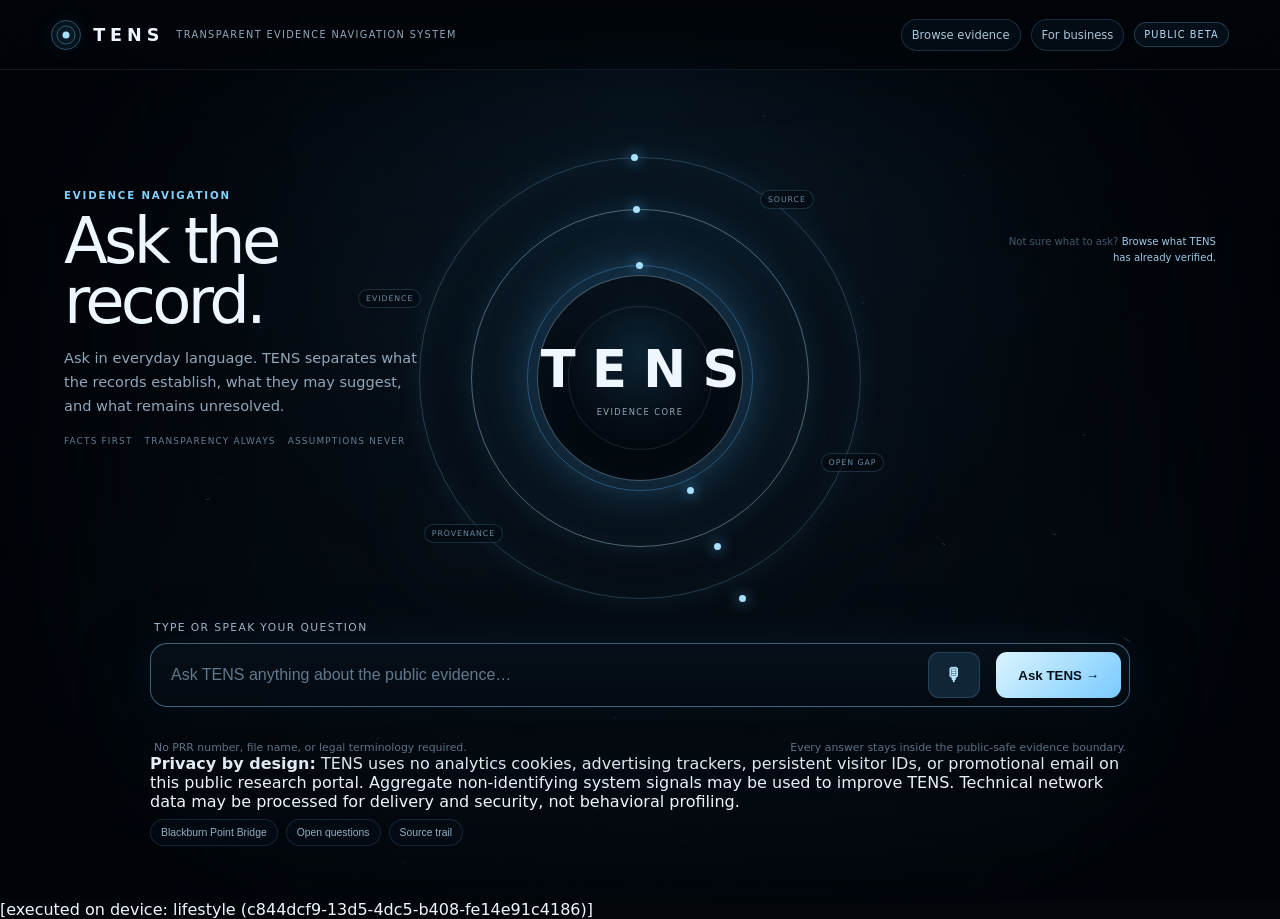
==== preview-r202-motion/index.html @ 812432a9 "Add R202 motion portal preview" ====
<!doctype html>
<html lang="en">
<head>
<meta charset="utf-8">
<meta name="viewport" content="width=device-width,initial-scale=1,viewport-fit=cover">
<meta name="theme-color" content="#02060b">
<meta name="description" content="Ask TENS in everyday language and trace answers back to public evidence.">
<title>Ask TENS — Transparent Evidence Navigation System</title>
<style>
:root{color-scheme:dark;--bg:#02060b;--panel:#07131e;--cyan:#82d2ff;--text:#eef7ff;--muted:#90a8bb;--line:rgba(126,202,252,.25)}*{box-sizing:border-box}html,body{margin:0;min-height:100%;background:var(--bg);color:var(--text);font-family:Inter,ui-sans-serif,system-ui,-apple-system,BlinkMacSystemFont,"Segoe UI",sans-serif;-webkit-font-smoothing:antialiased}body{overflow-x:hidden}.app{min-height:100svh;background:radial-gradient(circle at 50% 8%,rgba(38,106,154,.18),transparent 34rem),linear-gradient(180deg,#02060b 0%,#050b12 58%,#08111a 100%)}header{position:absolute;z-index:30;top:0;left:0;right:0;min-height:70px;padding:14px clamp(16px,4vw,56px);display:flex;align-items:center;justify-content:space-between;gap:20px;border-bottom:1px solid rgba(147,196,235,.11);background:linear-gradient(180deg,rgba(1,5,9,.95),rgba(1,5,9,.48));backdrop-filter:blur(16px)}.brand{display:flex;align-items:center;gap:12px;text-decoration:none;color:inherit;min-width:0}.brandmark{position:relative;width:30px;height:30px;flex:0 0 auto;border:1px solid rgba(132,209,255,.36);border-radius:50%;box-shadow:inset 0 0 15px rgba(83,186,250,.12),0 0 22px rgba(83,186,250,.08)}.brandmark:before,.brandmark:after{content:"";position:absolute;border-radius:50%;left:50%;top:50%;transform:translate(-50%,-50%)}.brandmark:before{width:17px;height:17px;border:1px solid rgba(131,211,255,.35)}.brandmark:after{width:7px;height:7px;background:#a8e2ff;box-shadow:0 0 14px #65c5ff}.brand strong{font-size:1.1rem;letter-spacing:.28em}.brand span{font-size:.61rem;text-transform:uppercase;letter-spacing:.14em;color:#91a9bb}.toplinks{display:flex;align-items:center;gap:10px}.toplinks a{color:#a9c7da;text-decoration:none;font-size:.72rem;padding:8px 10px;border-radius:999px;border:1px solid rgba(129,203,249,.18);background:rgba(7,21,33,.5)}.pill{padding:6px 9px;border:1px solid rgba(129,203,249,.25);border-radius:999px;background:rgba(7,21,33,.7);color:#b7ddf5;font-size:.61rem;letter-spacing:.11em;text-transform:uppercase}.stage{position:relative;min-height:100svh;overflow:hidden;padding:96px 22px 54px;display:flex;align-items:center;justify-content:center;isolation:isolate}.stage:before{content:"";position:absolute;inset:0;background:radial-gradient(circle at 50% 43%,transparent 0 9rem,rgba(1,5,10,.08) 18rem,rgba(1,4,8,.48) 38rem,rgba(1,4,8,.95) 84%);z-index:2;pointer-events:none}.stage:after{content:"";position:absolute;inset:0;box-shadow:inset 0 0 170px 50px #010409;z-index:3;pointer-events:none}canvas{position:absolute;inset:0;width:100%;height:100%;z-index:1}.grid{position:absolute;z-index:0;inset:0;opacity:.16;background-image:linear-gradient(rgba(97,162,204,.08) 1px,transparent 1px),linear-gradient(90deg,rgba(97,162,204,.08) 1px,transparent 1px);background-size:48px 48px;mask-image:radial-gradient(circle at 50% 45%,#000 0,transparent 68%);transform:perspective(600px) rotateX(58deg) translateY(48%);transform-origin:center bottom}.portal{position:absolute;z-index:4;left:50%;top:42%;width:min(38vw,470px);aspect-ratio:1;transform:translate(-50%,-50%);display:grid;place-items:center;filter:drop-shadow(0 0 48px rgba(93,191,255,.2))}.ring{position:absolute;border-radius:50%;inset:0;border:1px solid rgba(151,213,255,.24);box-shadow:0 0 28px rgba(92,184,255,.09),inset 0 0 32px rgba(92,184,255,.06)}.ring:before,.ring:after{content:"";position:absolute;width:7px;height:7px;border-radius:50%;background:#a9e1ff;box-shadow:0 0 14px #58baff}.ring:before{top:-4px;left:48%}.ring:after{bottom:-4px;right:26%}.r1{inset:3%;animation:spin 30s linear infinite}.r2{inset:14%;border-color:rgba(189,229,255,.4);animation:reverse 21s linear infinite}.r3{inset:26%;border-color:rgba(92,184,255,.36);animation:pulse 5.4s ease-in-out infinite}.r4{inset:34%;border-style:dashed;border-color:rgba(142,210,250,.22);animation:spin 13s linear infinite}.core{position:relative;width:44%;aspect-ratio:1;border-radius:50%;display:flex;flex-direction:column;align-items:center;justify-content:center;gap:8px;background:radial-gradient(circle at 50% 38%,#0b2232 0,#050c14 45%,#01050a 73%);border:1px solid rgba(186,229,255,.36);box-shadow:0 0 65px rgba(78,178,244,.14),inset 0 0 34px rgba(99,196,255,.07)}.core:after{content:"";position:absolute;inset:15%;border-radius:50%;border:1px solid rgba(171,224,255,.12)}.core strong{font-size:clamp(1.45rem,4vw,3.2rem);letter-spacing:.32em;margin-left:.32em;font-weight:610}.core span{text-transform:uppercase;letter-spacing:.17em;font-size:.52rem;color:#91a9bb}.label{position:absolute;padding:4px 7px;border:1px solid rgba(132,202,246,.18);border-radius:999px;background:rgba(4,12,18,.58);font-size:.49rem;text-transform:uppercase;letter-spacing:.12em;color:rgba(169,213,240,.62);white-space:nowrap}.l1{top:10%;right:13%}.l2{bottom:15%;left:4%}.l3{top:31%;left:-10%}.l4{bottom:30%;right:-2%}.intro{position:absolute;z-index:6;left:clamp(24px,5vw,76px);top:21%;max-width:360px}.eyebrow{margin:0 0 10px;color:var(--cyan);text-transform:uppercase;letter-spacing:.18em;font-size:.64rem;font-weight:800}.intro h1{margin:0 0 15px;font-size:clamp(2.35rem,5vw,4.45rem);font-weight:420;letter-spacing:-.058em;line-height:.94}.intro>p:not(.eyebrow){margin:0;color:#91a7ba;line-height:1.64;font-size:.91rem}.principles{display:flex;flex-wrap:wrap;gap:7px 12px;margin-top:18px;color:#647c90;font-size:.56rem;text-transform:uppercase;letter-spacing:.13em}.search{position:absolute;z-index:8;left:50%;bottom:6%;width:min(980px,calc(100% - 44px));transform:translateX(-50%)}.search label{display:block;margin:0 0 9px 4px;font-size:.67rem;letter-spacing:.13em;text-transform:uppercase;color:#adc3d5}.shell{display:grid;grid-template-columns:1fr auto auto;align-items:stretch;border:1px solid rgba(126,201,252,.46);border-radius:17px;background:linear-gradient(180deg,rgba(6,16,25,.94),rgba(3,10,17,.94));box-shadow:0 18px 70px rgba(0,0,0,.47),0 0 42px rgba(64,166,238,.09);backdrop-filter:blur(20px);overflow:hidden}.shell input{width:100%;min-height:62px;padding:18px 20px;border:0;outline:0;background:transparent;color:#eef8ff;font-size:1rem}.shell input::placeholder{color:#60798d}.shell button{margin:8px;border:0;border-radius:11px;font-weight:820;cursor:pointer}.mic{width:52px;padding:0;background:#102637;color:#bce8ff;border:1px solid rgba(126,201,252,.18)!important;font-size:1.12rem;touch-action:manipulation}.mic:disabled{opacity:.45;cursor:not-allowed}.mic.listening{color:#e1fff0;box-shadow:0 0 0 3px rgba(121,215,167,.12),0 0 25px rgba(121,215,167,.18);background:#113425}.submit{padding:0 22px;color:#06101a;background:linear-gradient(135deg,#dcf4ff,#78caff);touch-action:manipulation}.foot{display:flex;justify-content:space-between;gap:20px;margin:9px 4px 0;color:#698196;font-size:.68rem}.voice-status{min-height:19px;margin:6px 4px 0;color:#8db0c5;font-size:.7rem}.examples{display:flex;gap:8px;flex-wrap:wrap;margin-top:8px}.examples button{padding:7px 10px;border:1px solid rgba(129,194,235,.15);border-radius:999px;background:rgba(4,14,22,.64);color:#94afc1;font-size:.65rem;cursor:pointer}.browsehint{position:absolute;z-index:6;right:clamp(22px,5vw,72px);top:26%;max-width:220px;text-align:right;color:rgba(116,145,166,.58);font-size:.63rem;line-height:1.55}.browsehint a{color:#9bcbe8;text-decoration:none}.browsehint a:hover{text-decoration:underline}@keyframes spin{to{transform:rotate(360deg)}}@keyframes reverse{to{transform:rotate(-360deg)}}@keyframes pulse{0%,100%{transform:scale(.96);opacity:.58}50%{transform:scale(1.04);opacity:1}}@media(max-width:980px){.brand span{display:none}.portal{top:42%;width:min(70vw,430px)}.intro{top:96px;left:22px;right:22px;max-width:520px}.intro h1{font-size:2.8rem}.browsehint{display:none}.search{bottom:4.5%}}@media(max-width:650px){header{min-height:62px;padding:12px 15px}.brand strong{font-size:1rem}.pill{display:none}.toplinks a{font-size:.65rem;padding:7px 9px}.intro{top:78px}.intro h1{font-size:2.25rem}.intro>p:not(.eyebrow){font-size:.78rem;line-height:1.5;max-width:325px}.portal{top:43%;width:86vw}.search{width:calc(100% - 22px);bottom:2.2%}.search label{font-size:.55rem}.shell{grid-template-columns:1fr 48px;border-radius:14px}.shell input{min-height:54px;padding:15px}.shell button{height:42px;margin:6px}.submit{grid-column:1/-1;margin:0 7px 7px!important}.foot{display:block;font-size:.6rem;line-height:1.45}.examples{margin-top:5px;gap:5px}.examples button{font-size:.56rem;padding:6px 8px}}@media(max-height:720px) and (max-width:650px){.intro>p:not(.eyebrow),.principles{display:none}.portal{top:38%;width:64vw}.search{bottom:1.5%}}@media(prefers-reduced-motion:reduce){.ring{animation:none!important}}

.query-letter-layer{position:absolute;inset:0;z-index:24;overflow:hidden;pointer-events:none}
.query-letter{position:absolute;display:block;color:rgba(231,249,255,.98);font-size:clamp(.78rem,1.2vw,1.04rem);font-weight:720;line-height:1;text-shadow:0 0 9px rgba(132,211,255,.86),0 0 24px rgba(72,172,242,.45);will-change:transform,opacity,filter;transform-origin:center}
.query-core-flash{position:absolute;width:18px;height:18px;border-radius:50%;background:rgba(175,229,255,.28);border:1px solid rgba(210,241,255,.78);box-shadow:0 0 20px rgba(118,207,255,.86),0 0 58px rgba(74,178,245,.48);transform:translate(-50%,-50%) scale(.1);opacity:0}
body.portal-transition .search{opacity:.12;pointer-events:none;transition:opacity .55s ease,transform .9s ease;transform:translateX(-50%) translateY(10px) scale(.99)}
body.portal-transition .portal{filter:drop-shadow(0 0 88px rgba(93,191,255,.56));transition:filter .6s ease}
@media(prefers-reduced-motion:reduce){.query-letter-layer{display:none!important}}
</style>
<link rel="stylesheet" href="tens-share.css">
</head>
<body>
<div class="app">
<header>
  <a class="brand" href="index.html" aria-label="Ask TENS home"><div class="brandmark" aria-hidden="true"></div><strong>TENS</strong><span>Transparent Evidence Navigation System</span></a>
  <div class="toplinks"><a href="browse.html">Browse evidence</a><a href="business.html">For business</a><div class="pill">Public beta</div></div>
</header>
<main class="stage">
<canvas id="stars" aria-hidden="true"></canvas><div class="grid" aria-hidden="true"></div>
<div class="portal" aria-hidden="true"><div class="ring r1"></div><div class="ring r2"></div><div class="ring r3"></div><div class="ring r4"></div><span class="label l1">Source</span><span class="label l2">Provenance</span><span class="label l3">Evidence</span><span class="label l4">Open gap</span><div class="core"><strong>TENS</strong><span>Evidence core</span></div></div>
<section class="intro"><p class="eyebrow">Evidence navigation</p><h1>Ask the record.</h1><p>Ask in everyday language. TENS separates what the records establish, what they may suggest, and what remains unresolved.</p><div class="principles"><span>Facts first</span><span>Transparency always</span><span>Assumptions never</span></div></section>
<div class="browsehint">Not sure what to ask? <a href="browse.html">Browse what TENS has already verified.</a></div>
<form class="search" id="search"><label for="q">Type or speak your question</label><div class="shell"><input id="q" maxlength="1200" placeholder="Ask TENS anything about the public evidence…" autocomplete="off" enterkeyhint="search"><button id="mic" class="mic" type="button" aria-label="Start voice input" aria-pressed="false" title="Speak your question">🎙</button><button class="submit" type="submit">Ask TENS →</button></div><div id="voiceStatus" class="voice-status" aria-live="polite"></div><div class="foot"><span>No PRR number, file name, or legal terminology required.</span><span>Every answer stays inside the public-safe evidence boundary.</span></div><div class="privacy-promise"><strong>Privacy by design:</strong> TENS uses no analytics cookies, advertising trackers, persistent visitor IDs, or promotional email on this public research portal. Aggregate non-identifying system signals may be used to improve TENS. Technical network data may be processed for delivery and security, not behavioral profiling.</div><div class="examples"><button type="button" data-q="What does the record establish about Blackburn Point Bridge?">Blackburn Point Bridge</button><button type="button" data-q="What remains unresolved about Blackburn Point Bridge?">Open questions</button><button type="button" data-q="Show me the source trail for Blackburn Point Bridge.">Source trail</button></div></form>
</main>
</div>
<script>
(()=>{
'use strict';
const sleep=ms=>new Promise(r=>setTimeout(r,ms));
window.TENS_PORTAL_TRANSITION=async function(query){
 if(matchMedia('(prefers-reduced-motion: reduce)').matches||typeof Element.prototype.animate!=='function')return;
 const stage=document.querySelector('.stage'),input=document.getElementById('q'),core=document.querySelector('.portal .core');
 if(!stage||!input||!core)return;
 const sr=stage.getBoundingClientRect(),ir=input.getBoundingClientRect(),cr=core.getBoundingClientRect();
 const layer=document.createElement('div');layer.className='query-letter-layer';layer.setAttribute('aria-hidden','true');stage.appendChild(layer);
 document.body.classList.add('portal-transition');
 const tx=cr.left-sr.left+cr.width/2,ty=cr.top-sr.top+cr.height/2,sx=ir.left-sr.left+ir.width/2,sy=ir.top-sr.top+ir.height/2;
 const chars=[...String(query).trim()].slice(0,140),usable=Math.min(ir.width*.82,820),step=Math.max(5,Math.min(11,usable/Math.max(chars.length,1))),total=Math.min(usable,chars.length*step),start=sx-total/2,jobs=[];
 chars.forEach((ch,i)=>{
   const el=document.createElement('span');el.className='query-letter';el.textContent=ch===' '?'\u00A0':ch;layer.appendChild(el);
   const x=start+i*(total/Math.max(chars.length-1,1)),y=sy-8-Math.sin(i*.45)*2;el.style.left=x+'px';el.style.top=y+'px';
   const dx=tx-x,dy=ty-y,dist=Math.max(1,Math.hypot(dx,dy)),px=-dy/dist,py=dx/dist,dir=i%2?1:-1,lift=-54-(i%4)*3,arc=Math.min(145,48+dist*.13)*dir,cx=dx*.60+px*arc,cy=dy*.56+py*arc+lift,rot=dir*(110+(i%7)*14);
   const a=el.animate([
    {opacity:0,transform:'translate(0,10px) scale(.96)',filter:'blur(1.4px)'},
    {opacity:1,offset:.10,transform:'translate(0,0) scale(1)',filter:'blur(0)'},
    {opacity:1,offset:.33,transform:'translate(0,'+lift+'px) scale(1.04)',filter:'blur(0)'},
    {opacity:.94,offset:.72,transform:'translate('+cx+'px,'+cy+'px) scale(.74) rotate('+(rot*.32)+'deg)',filter:'blur(.15px)'},
    {opacity:0,transform:'translate('+dx+'px,'+dy+'px) scale(.025) rotate('+rot+'deg)',filter:'blur(5px)'}
   ],{duration:2200+(i%5)*34,delay:120+i*18,easing:'cubic-bezier(.22,.04,.18,1)',fill:'forwards'});
   jobs.push(a.finished.catch(()=>undefined));
 });
 const flash=document.createElement('div');flash.className='query-core-flash';flash.style.left=tx+'px';flash.style.top=ty+'px';layer.appendChild(flash);
 jobs.push(flash.animate([
  {opacity:0,transform:'translate(-50%,-50%) scale(.08)'},
  {opacity:.15,offset:.60,transform:'translate(-50%,-50%) scale(.35)'},
  {opacity:.94,offset:.84,transform:'translate(-50%,-50%) scale(1.45)'},
  {opacity:0,transform:'translate(-50%,-50%) scale(5.8)'}
 ],{duration:1750,delay:1250,easing:'cubic-bezier(.18,.74,.2,1)',fill:'forwards'}).finished.catch(()=>undefined));
 await Promise.race([Promise.all(jobs),sleep(5000)]);
 layer.remove();document.body.classList.remove('portal-transition');
};
})();
</script>
<script>
(()=>{
const c=document.getElementById('stars'),x=c.getContext('2d');let w=0,h=0,d=1;const pts=Array.from({length:220},()=>({x:(Math.random()-.5)*2,y:(Math.random()-.5)*2,z:.05+Math.random()*.95,pz:1}));
function size(){d=Math.min(devicePixelRatio||1,2);w=c.clientWidth;h=c.clientHeight;c.width=w*d;c.height=h*d;x.setTransform(d,0,0,d,0,0)}function reset(a){a.x=(Math.random()-.5)*2;a.y=(Math.random()-.5)*2;a.z=1;a.pz=1}function draw(){x.clearRect(0,0,w,h);const cx=w*.5,cy=h*.43,f=Math.min(w,h)*.59;for(const a of pts){a.pz=a.z;a.z-=.0036;if(a.z<=.025)reset(a);const sx=cx+a.x/a.z*f,sy=cy+a.y/a.z*f,px=cx+a.x/Math.max(a.pz,.025)*f,py=cy+a.y/Math.max(a.pz,.025)*f;if(sx<-70||sx>w+70||sy<-70||sy>h+70){reset(a);continue}const al=Math.min(.68,.06+(1-a.z)*.6);x.strokeStyle=`rgba(126,205,255,${al})`;x.lineWidth=.68;x.beginPath();x.moveTo(px,py);x.lineTo(sx,sy);x.stroke()}requestAnimationFrame(draw)}addEventListener('resize',size);size();if(!matchMedia('(prefers-reduced-motion: reduce)').matches)draw();
const form=document.getElementById('search'),q=document.getElementById('q'),mic=document.getElementById('mic'),status=document.getElementById('voiceStatus');
async function go(){const v=q.value.trim();if(v){await window.TENS_PORTAL_TRANSITION(v);location.href=`results.html?q=${encodeURIComponent(v)}`}else{status.textContent='Type a question or tap the microphone first.';q.focus()}}
form.addEventListener('submit',e=>{e.preventDefault();go()});document.querySelectorAll('[data-q]').forEach(b=>b.addEventListener('click',()=>{q.value=b.dataset.q;go()}));
const SR=window.SpeechRecognition||window.webkitSpeechRecognition;let rec=null,listening=false,finalText='';
function setListening(on,msg){listening=on;mic.classList.toggle('listening',on);mic.setAttribute('aria-pressed',String(on));mic.setAttribute('aria-label',on?'Stop voice input':'Start voice input');if(msg)status.textContent=msg}
if(!window.isSecureContext){mic.disabled=true;status.textContent='Voice input needs a secure HTTPS connection. You can still type your question.'}
else if(!SR){mic.disabled=true;status.textContent='Voice input is not available in this browser. You can still type your question.'}
else{
 rec=new SR();rec.lang='en-US';rec.interimResults=true;rec.continuous=false;rec.maxAlternatives=1;
 rec.onstart=()=>{finalText='';setListening(true,'Listening… speak naturally. Tap the microphone again to stop.')};
 rec.onresult=e=>{let interim='';for(let i=e.resultIndex;i<e.results.length;i++){const t=e.results[i][0].transcript;if(e.results[i].isFinal)finalText+=(finalText?' ':'')+t.trim();else interim+=t}q.value=(finalText||interim).trim();status.textContent=finalText?'Voice captured. Review the words, then tap Ask TENS.':'Listening…'};
 rec.onerror=e=>{const m={"not-allowed":'Microphone permission was blocked. Allow microphone access in your browser or type your question.',"audio-capture":'No microphone was detected. You can type your question instead.',"no-speech":'I did not hear speech. Tap the microphone and try again.',"network":'Voice recognition could not reach the speech service. You can type your question instead.'}[e.error]||`Voice input stopped (${e.error}). You can type your question instead.`;setListening(false,m)};
 rec.onend=()=>{if(listening)setListening(false,finalText?'Voice captured. Review the words, then tap Ask TENS.':'Voice input stopped. Tap the microphone to try again.')};
 mic.addEventListener('click',()=>{if(listening){rec.stop();return}try{status.textContent='';rec.start()}catch{setListening(false,'Voice input is resetting. Tap the microphone again.')}})
}
})();
</script>
</body>
</html>

[executed on device: lifestyle (c844dcf9-13d5-4dc5-b408-fe14e91c4186)]
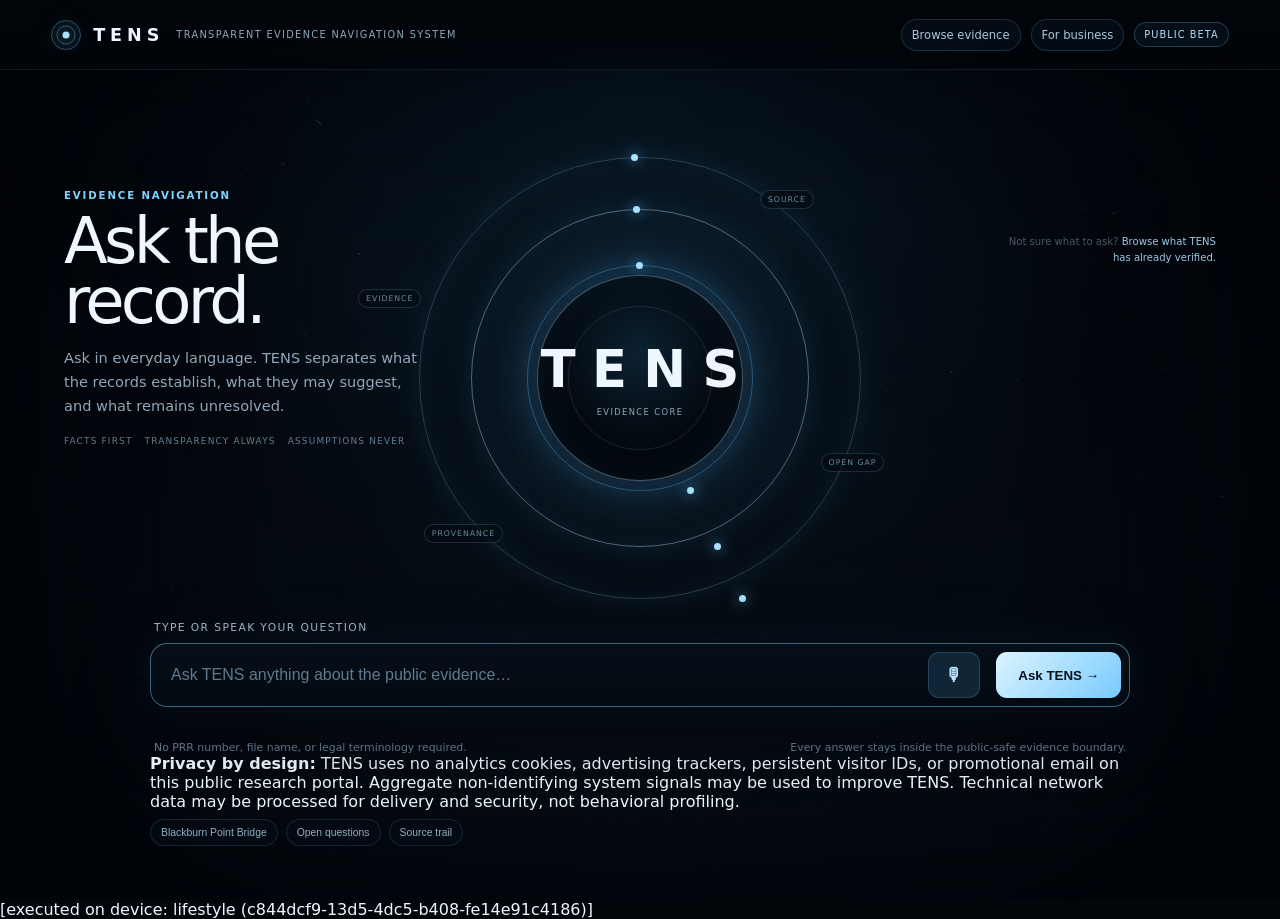
==== commit ddb1a2b2: "Keep R202 preview navigation inside three-page preview" ====
--- a/preview-r202-motion/index.html
+++ b/preview-r202-motion/index.html
@@ -22,7 +22,7 @@
 <div class="app">
 <header>
   <a class="brand" href="index.html" aria-label="Ask TENS home"><div class="brandmark" aria-hidden="true"></div><strong>TENS</strong><span>Transparent Evidence Navigation System</span></a>
-  <div class="toplinks"><a href="browse.html">Browse evidence</a><a href="business.html">For business</a><div class="pill">Public beta</div></div>
+  <div class="toplinks"><a href="browse.html">Browse evidence</a><a href="/preview-r202-motion/business.html">For business</a><div class="pill">Public beta</div></div>
 </header>
 <main class="stage">
 <canvas id="stars" aria-hidden="true"></canvas><div class="grid" aria-hidden="true"></div>
